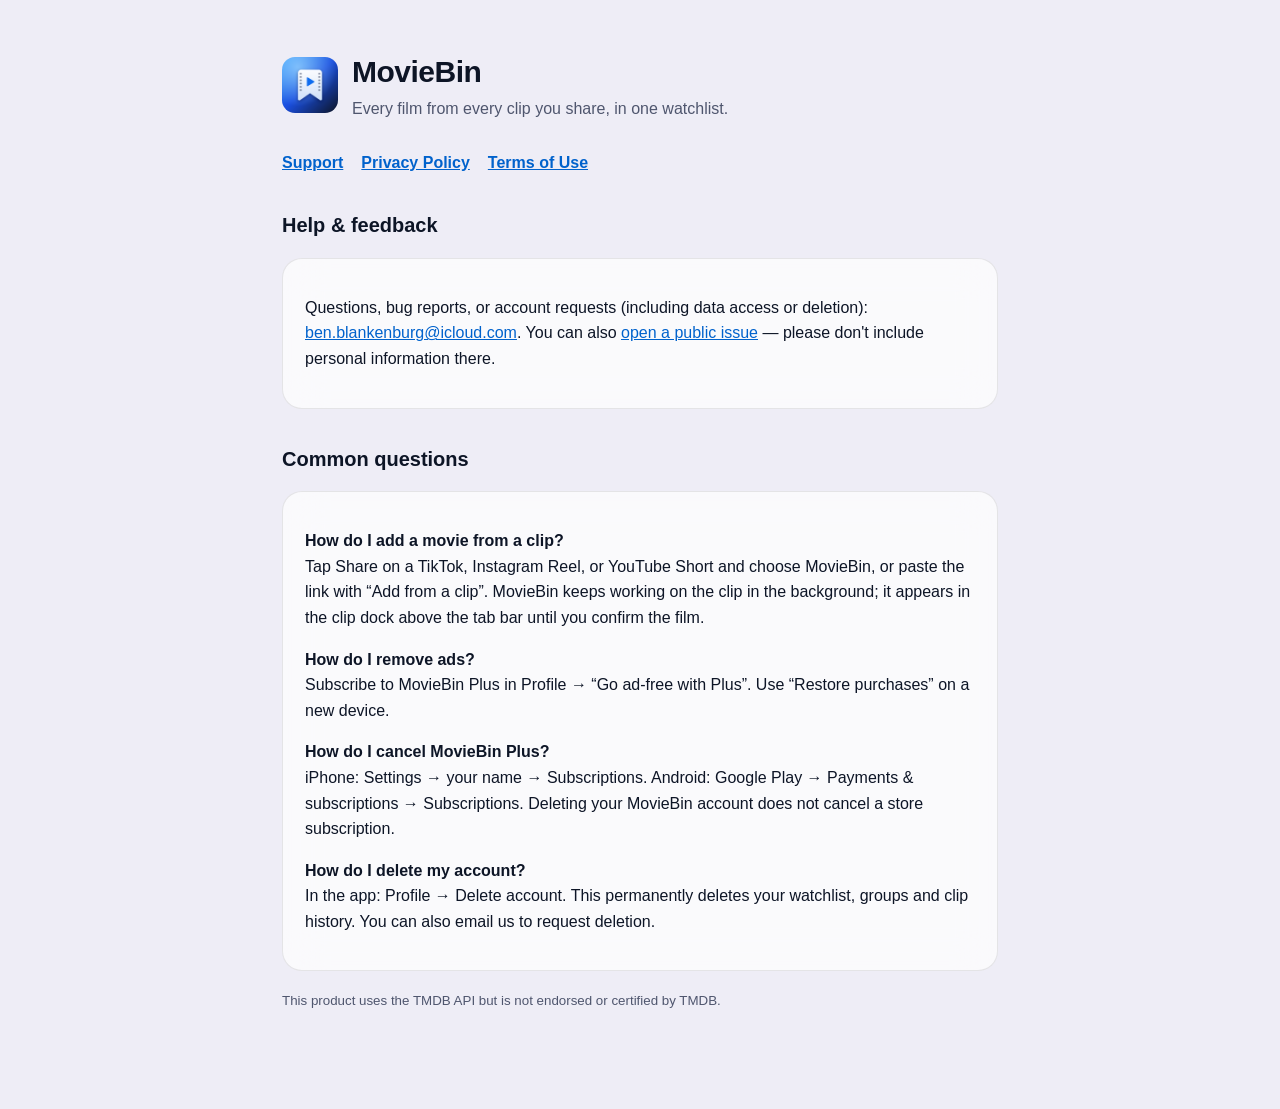
==== index.html @ 5ba11535 "MovieBin support, privacy policy and terms Co-Authored-By: Claude Opus 5.5 <noreply@anthropic.com>" ====
<!doctype html><html lang="en"><head><meta charset="utf-8"><meta name="viewport" content="width=device-width,initial-scale=1"><link rel="stylesheet" href="style.css"><title>MovieBin — Support</title></head><body><main>
<header><img src="icon.png" alt=""><div><h1>MovieBin</h1><span class="muted">Every film from every clip you share, in one watchlist.</span></div></header><nav><a href="./">Support</a><a href="privacy.html">Privacy Policy</a><a href="terms.html">Terms of Use</a></nav>
<h2>Help &amp; feedback</h2>
<div class="card"><p>Questions, bug reports, or account requests (including data access or deletion): <a href="mailto:ben.blankenburg@icloud.com">ben.blankenburg@icloud.com</a>. You can also <a href="https://github.com/Ben01233210/moviebin-legal/issues/new">open a public issue</a> — please don't include personal information there.</p></div>
<h2>Common questions</h2>
<div class="card">
<p><b>How do I add a movie from a clip?</b><br>Tap Share on a TikTok, Instagram Reel, or YouTube Short and choose MovieBin, or paste the link with “Add from a clip”. MovieBin keeps working on the clip in the background; it appears in the clip dock above the tab bar until you confirm the film.</p>
<p><b>How do I remove ads?</b><br>Subscribe to MovieBin Plus in Profile → “Go ad-free with Plus”. Use “Restore purchases” on a new device.</p>
<p><b>How do I cancel MovieBin Plus?</b><br>iPhone: Settings → your name → Subscriptions. Android: Google Play → Payments &amp; subscriptions → Subscriptions. Deleting your MovieBin account does not cancel a store subscription.</p>
<p><b>How do I delete my account?</b><br>In the app: Profile → Delete account. This permanently deletes your watchlist, groups and clip history. You can also email us to request deletion.</p>
</div>
<p class="muted"><small>This product uses the TMDB API but is not endorsed or certified by TMDB.</small></p>
</main></body></html>
---- style.css ----
:root{color-scheme:light dark;--bg:#EEEDF6;--fg:#0D1526;--muted:#4F566E;--card:rgba(255,255,255,.7);--accent:#0062CC}
@media (prefers-color-scheme:dark){:root{--bg:#0D1526;--fg:#fff;--muted:#B4BCD0;--card:rgba(255,255,255,.06);--accent:#4DA3FF}}
*{box-sizing:border-box}body{margin:0;font:16px/1.6 -apple-system,BlinkMacSystemFont,"Segoe UI",Roboto,sans-serif;background:var(--bg);color:var(--fg)}
main{max-width:760px;margin:0 auto;padding:48px 22px 80px}header{display:flex;align-items:center;gap:14px;margin-bottom:28px}
header img{width:56px;height:56px;border-radius:13px}h1{font-size:30px;margin:0;letter-spacing:-.5px}h2{margin-top:34px;font-size:20px}
.card{background:var(--card);border:1px solid rgba(127,127,127,.18);border-radius:20px;padding:20px 22px;backdrop-filter:blur(20px)}
a{color:var(--accent)}p,li{color:var(--fg)}small,.muted{color:var(--muted)}nav a{margin-right:18px;font-weight:600}
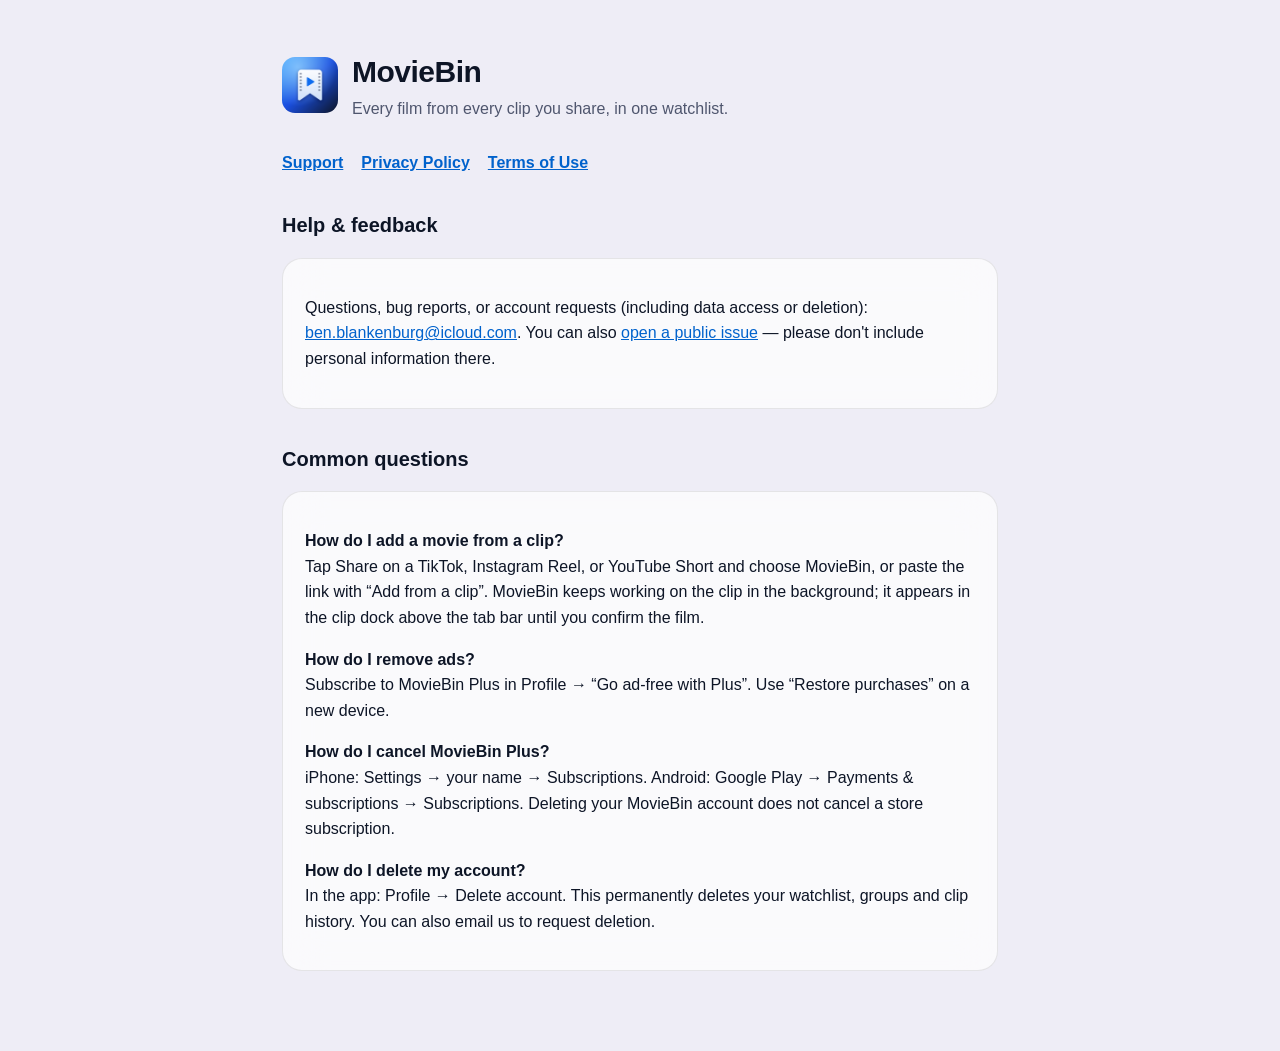
==== commit acf06051: "Website: stop naming the film data API Co-Authored-By: Claude Opus 5.5 <noreply@anthropic.com>" ====
--- a/index.html
+++ b/index.html
@@ -9,5 +9,4 @@
 <p><b>How do I cancel MovieBin Plus?</b><br>iPhone: Settings → your name → Subscriptions. Android: Google Play → Payments &amp; subscriptions → Subscriptions. Deleting your MovieBin account does not cancel a store subscription.</p>
 <p><b>How do I delete my account?</b><br>In the app: Profile → Delete account. This permanently deletes your watchlist, groups and clip history. You can also email us to request deletion.</p>
 </div>
-<p class="muted"><small>This product uses the TMDB API but is not endorsed or certified by TMDB.</small></p>
 </main></body></html>
